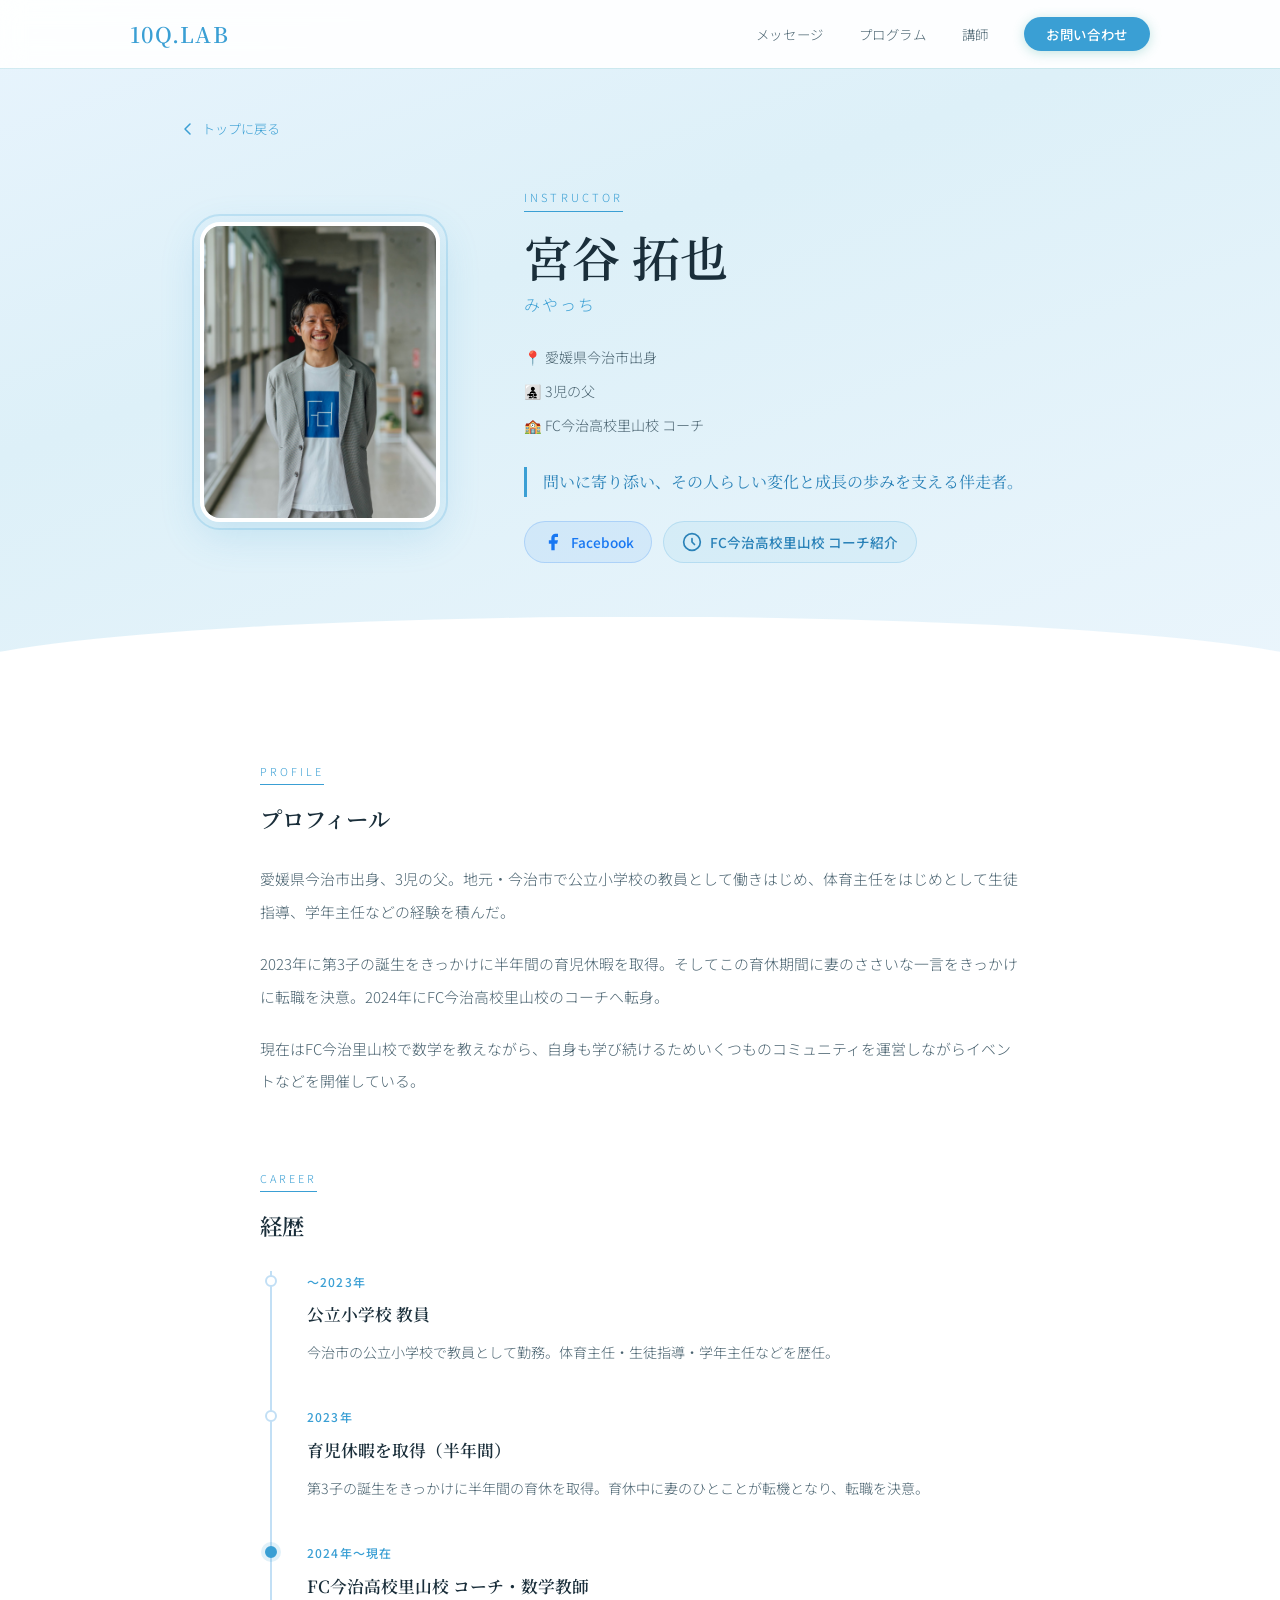
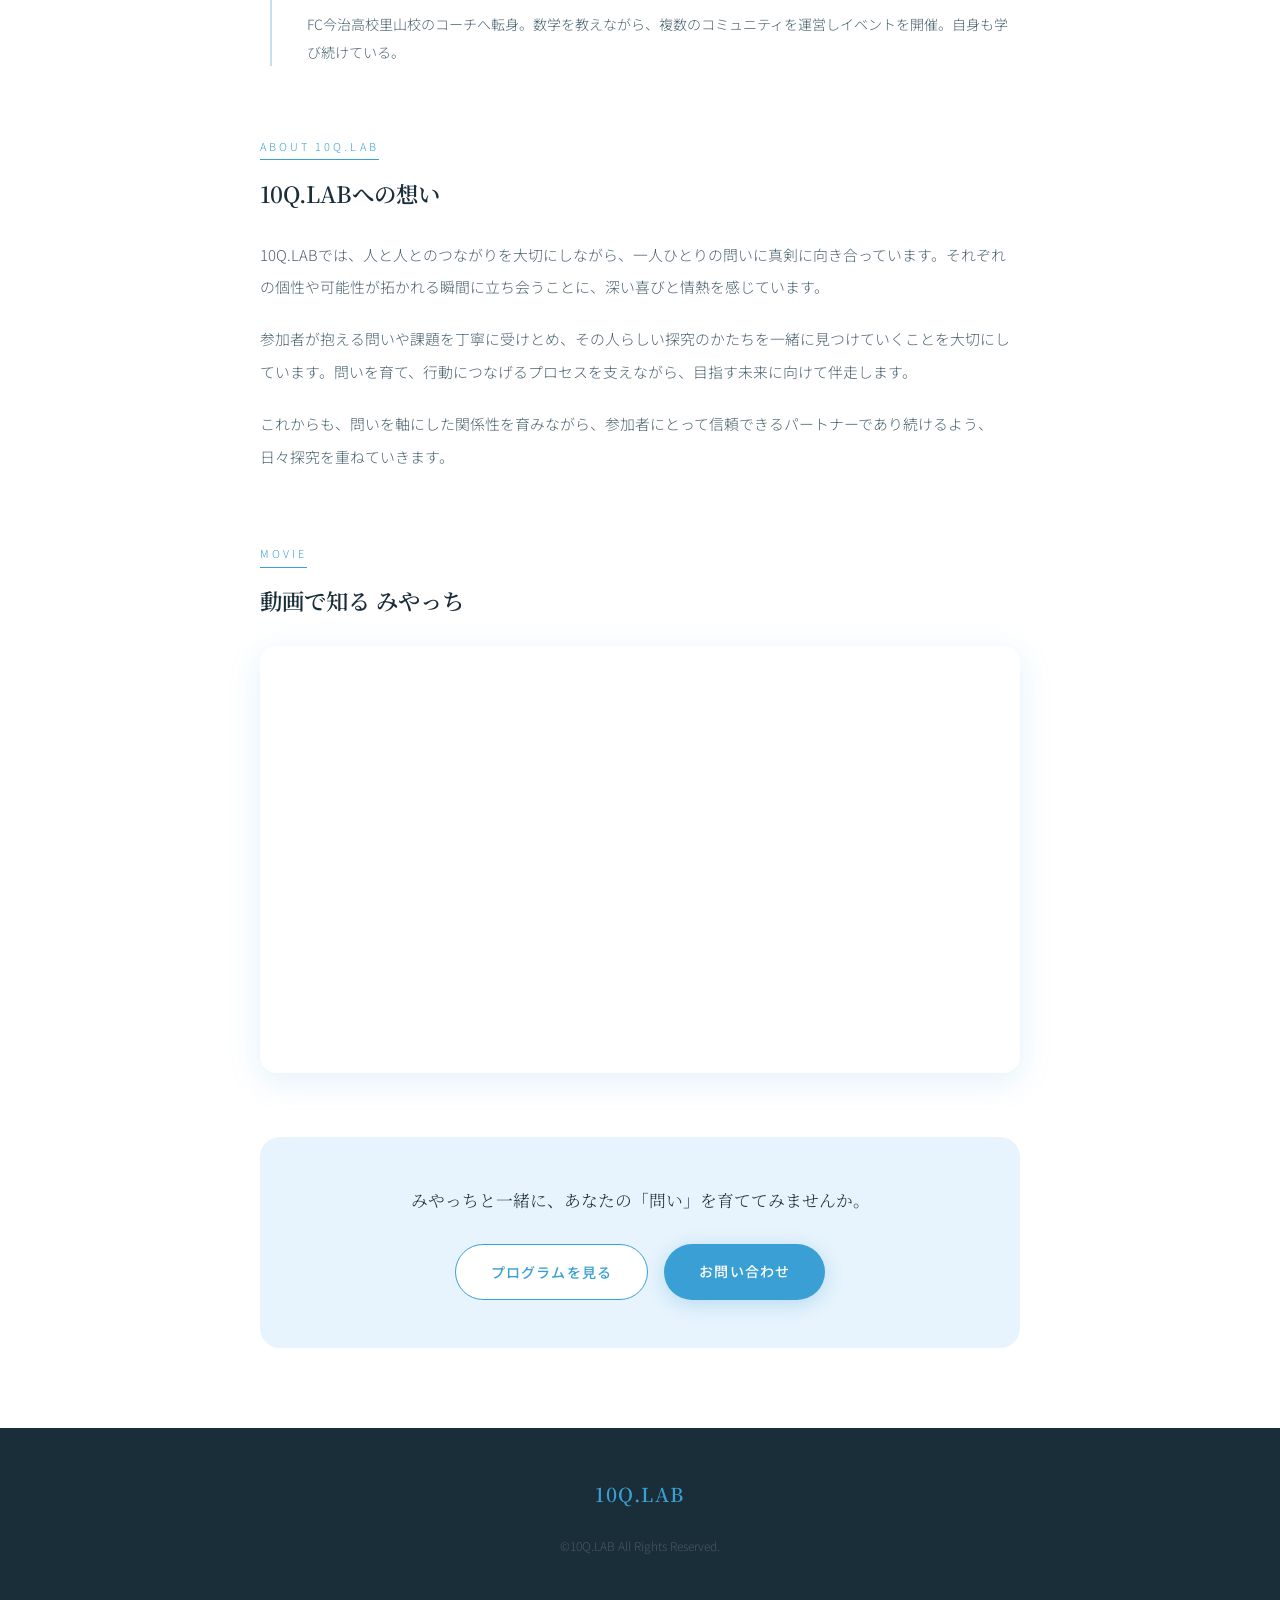
==== instructor.html @ 729b6384 "Add files via upload" ====
<!DOCTYPE html>
<html lang="ja">
<head>
  <meta charset="UTF-8" />
  <meta name="viewport" content="width=device-width, initial-scale=1.0" />
  <title>講師紹介 | 10Q.LAB</title>
  <link rel="preconnect" href="https://fonts.googleapis.com" />
  <link rel="preconnect" href="https://fonts.gstatic.com" crossorigin />
  <link href="https://fonts.googleapis.com/css2?family=Noto+Serif+JP:wght@300;400;600&family=Noto+Sans+JP:wght@300;400;500&display=swap" rel="stylesheet" />
  <link rel="stylesheet" href="style.css" />
  <link rel="stylesheet" href="instructor.css" />
</head>
<body>

  <header class="header scrolled">
    <nav class="nav">
      <a href="index.html" class="nav-logo">10Q.LAB</a>
      <ul class="nav-links">
        <li><a href="index.html#message">メッセージ</a></li>
        <li><a href="index.html#program">プログラム</a></li>
        <li><a href="index.html#instructor">講師</a></li>
        <li><a href="index.html#contact" class="nav-cta">お問い合わせ</a></li>
      </ul>
    </nav>
  </header>

  <main>

    <!-- ヒーロー -->
    <section class="inst-hero">
      <div class="inst-hero-inner">
        <a href="index.html#instructor" class="back-link">
          <svg width="16" height="16" viewBox="0 0 16 16" fill="none"><path d="M10 3L5 8l5 5" stroke="currentColor" stroke-width="1.5" stroke-linecap="round" stroke-linejoin="round"/></svg>
          トップに戻る
        </a>
        <div class="inst-hero-layout">
          <div class="inst-hero-photo">
            <div class="inst-photo-frame">
              <img src="miyatchi.jpg" alt="宮谷拓也" class="inst-photo" />
            </div>
          </div>
          <div class="inst-hero-info">
            <span class="inst-tag">INSTRUCTOR</span>
            <h1 class="inst-name-large">宮谷 拓也</h1>
            <p class="inst-kana">みやっち</p>
            <div class="inst-meta">
              <span>📍 愛媛県今治市出身</span>
              <span>👨‍👧‍👦 3児の父</span>
              <span>🏫 FC今治高校里山校 コーチ</span>
            </div>
            <p class="inst-tagline">
              問いに寄り添い、その人らしい変化と成長の歩みを支える伴走者。
            </p>
            <div class="inst-sns">
              <a href="https://www.facebook.com/takuya.miyatani.7" target="_blank" rel="noopener" class="inst-sns-link inst-sns-fb">
                <svg width="20" height="20" viewBox="0 0 24 24" fill="currentColor"><path d="M18 2h-3a5 5 0 0 0-5 5v3H7v4h3v8h4v-8h3l1-4h-4V7a1 1 0 0 1 1-1h3z"/></svg>
                Facebook
              </a>
              <a href="https://fcihs-satoyama.ed.jp/articles/341520b2541c803b927cebe70c5aed1b" target="_blank" rel="noopener" class="inst-sns-link inst-sns-fc">
                <svg width="20" height="20" viewBox="0 0 24 24" fill="none" stroke="currentColor" stroke-width="2" stroke-linecap="round" stroke-linejoin="round"><circle cx="12" cy="12" r="10"/><path d="M12 8v4l3 3"/></svg>
                FC今治高校里山校 コーチ紹介
              </a>
            </div>
          </div>
        </div>
      </div>
    </section>

    <!-- プロフィール -->
    <section class="inst-section">
      <div class="inst-content">

        <div class="inst-block">
          <span class="inst-sec-tag">PROFILE</span>
          <h2>プロフィール</h2>
          <div class="inst-text-body">
            <p>愛媛県今治市出身、3児の父。地元・今治市で公立小学校の教員として働きはじめ、体育主任をはじめとして生徒指導、学年主任などの経験を積んだ。</p>
            <p>2023年に第3子の誕生をきっかけに半年間の育児休暇を取得。そしてこの育休期間に妻のささいな一言をきっかけに転職を決意。2024年にFC今治高校里山校のコーチへ転身。</p>
            <p>現在はFC今治里山校で数学を教えながら、自身も学び続けるためいくつものコミュニティを運営しながらイベントなどを開催している。</p>
          </div>
        </div>

        <!-- 経歴タイムライン -->
        <div class="inst-block">
          <span class="inst-sec-tag">CAREER</span>
          <h2>経歴</h2>
          <div class="timeline">
            <div class="tl-item">
              <div class="tl-dot"></div>
              <div class="tl-body">
                <span class="tl-year">〜2023年</span>
                <h3>公立小学校 教員</h3>
                <p>今治市の公立小学校で教員として勤務。体育主任・生徒指導・学年主任などを歴任。</p>
              </div>
            </div>
            <div class="tl-item">
              <div class="tl-dot"></div>
              <div class="tl-body">
                <span class="tl-year">2023年</span>
                <h3>育児休暇を取得（半年間）</h3>
                <p>第3子の誕生をきっかけに半年間の育休を取得。育休中に妻のひとことが転機となり、転職を決意。</p>
              </div>
            </div>
            <div class="tl-item">
              <div class="tl-dot tl-dot-current"></div>
              <div class="tl-body">
                <span class="tl-year">2024年〜現在</span>
                <h3>FC今治高校里山校 コーチ・数学教師</h3>
                <p>FC今治高校里山校のコーチへ転身。数学を教えながら、複数のコミュニティを運営しイベントを開催。自身も学び続けている。</p>
              </div>
            </div>
          </div>
        </div>

        <!-- 10Q.LABについて -->
        <div class="inst-block">
          <span class="inst-sec-tag">ABOUT 10Q.LAB</span>
          <h2>10Q.LABへの想い</h2>
          <div class="inst-text-body">
            <p>10Q.LABでは、人と人とのつながりを大切にしながら、一人ひとりの問いに真剣に向き合っています。それぞれの個性や可能性が拓かれる瞬間に立ち会うことに、深い喜びと情熱を感じています。</p>
            <p>参加者が抱える問いや課題を丁寧に受けとめ、その人らしい探究のかたちを一緒に見つけていくことを大切にしています。問いを育て、行動につなげるプロセスを支えながら、目指す未来に向けて伴走します。</p>
            <p>これからも、問いを軸にした関係性を育みながら、参加者にとって信頼できるパートナーであり続けるよう、日々探究を重ねていきます。</p>
          </div>
        </div>

        <!-- 動画 -->
        <div class="inst-block">
          <span class="inst-sec-tag">MOVIE</span>
          <h2>動画で知る みやっち</h2>
          <div class="inst-video-wrap">
            <iframe
              src="https://www.youtube.com/embed/XQqRJ3EDNS8"
              title="みやっち紹介動画"
              frameborder="0"
              allow="accelerometer; autoplay; clipboard-write; encrypted-media; gyroscope; picture-in-picture"
              allowfullscreen>
            </iframe>
          </div>
        </div>

        <!-- CTA -->
        <div class="inst-cta-block">
          <p>みやっちと一緒に、あなたの「問い」を育ててみませんか。</p>
          <div class="inst-cta-btns">
            <a href="index.html#program" class="inst-btn-sub">プログラムを見る</a>
            <a href="index.html#contact" class="inst-btn-main">お問い合わせ</a>
          </div>
        </div>

      </div>
    </section>

  </main>

  <footer class="footer">
    <div class="footer-inner">
      <a href="index.html" class="footer-logo">10Q.LAB</a>
      <p class="footer-copy">©10Q.LAB All Rights Reserved.</p>
    </div>
  </footer>

</body>
</html>
---- style.css ----
/* ===== BASE ===== */
*, *::before, *::after { box-sizing: border-box; margin: 0; padding: 0; }

:root {
  --sky:      #e8f4fd;
  --sky-mid:  #c2dff5;
  --sky-deep: #94c8ea;
  --mint:     #eaf5fc;
  --mint-mid: #b6d8f0;
  --teal:     #3a9fd4;
  --teal-d:   #2a82b8;
  --blue:     #4a9fd4;
  --blue-d:   #2e7fb8;
  --ink:      #1a2e3a;
  --mid:      #4a6370;
  --light:    #7a9aaa;
  --white:    #ffffff;
  --offwhite: #f5fafd;

  --font-serif: 'Noto Serif JP', serif;
  --font-sans:  'Noto Sans JP', 'DM Sans', sans-serif;
  --ease: cubic-bezier(.16, 1, .3, 1);
  --shadow: 0 4px 24px rgba(58, 173, 160, .10);
  --shadow-lg: 0 12px 40px rgba(58, 173, 160, .14);
}

html { scroll-behavior: smooth; }

body {
  font-family: var(--font-sans);
  font-weight: 300;
  color: var(--ink);
  background: var(--white);
  line-height: 1.85;
  overflow-x: hidden;
}

a { color: inherit; text-decoration: none; }

/* ===== ナビ ===== */
.header {
  position: fixed; top: 0; left: 0; width: 100%; z-index: 100;
  transition: background .35s, box-shadow .35s;
}
.header.scrolled {
  background: rgba(255,255,255,.92);
  backdrop-filter: blur(12px);
  box-shadow: 0 1px 0 rgba(58,173,160,.12);
}
.nav {
  max-width: 1100px; margin: 0 auto;
  padding: 0 2.5rem;
  display: flex; align-items: center; justify-content: space-between;
  height: 68px;
}
.nav-logo {
  font-family: var(--font-serif);
  font-size: 1.35rem; font-weight: 600;
  color: var(--teal); letter-spacing: .06em;
}
.nav-links {
  display: flex; gap: 2.2rem; list-style: none; align-items: center;
}
.nav-links a {
  font-size: .84rem; letter-spacing: .04em; color: var(--mid);
  transition: color .2s; position: relative; padding-bottom: 2px;
}
.nav-links a::after {
  content: ''; position: absolute; bottom: 0; left: 0;
  width: 0; height: 2px; background: var(--teal); border-radius: 2px;
  transition: width .3s var(--ease);
}
.nav-links a:hover { color: var(--teal); }
.nav-links a:hover::after { width: 100%; }
.nav-cta {
  background: var(--teal) !important; color: var(--white) !important;
  padding: .45rem 1.4rem !important; border-radius: 99px;
  font-weight: 500; transition: background .2s !important;
  box-shadow: 0 2px 12px rgba(58,173,160,.3);
}
.nav-cta::after { display: none !important; }
.nav-cta:hover { background: var(--teal-d) !important; }

.nav-toggle {
  display: none; background: none; border: none; cursor: pointer;
  flex-direction: column; gap: 6px; padding: 4px;
}
.nav-toggle span {
  display: block; width: 22px; height: 1.5px;
  background: var(--teal); border-radius: 2px;
  transition: transform .35s var(--ease), opacity .2s;
}
.nav-toggle.open span:first-child { transform: translateY(7.5px) rotate(45deg); }
.nav-toggle.open span:last-child  { transform: translateY(-7.5px) rotate(-45deg); }

/* ===== ヒーロー ===== */
.hero {
  position: relative; min-height: 100svh;
  display: flex; align-items: center;
  background: linear-gradient(160deg, var(--sky) 0%, #ddf0f8 40%, var(--mint) 100%);
  overflow: hidden; padding-top: 68px;
}
.hero-blob {
  position: absolute; border-radius: 50%;
  filter: blur(70px); pointer-events: none;
}
.hero-blob-1 {
  width: 600px; height: 600px;
  background: rgba(58,159,212,.18);
  top: -150px; right: -100px;
  animation: float1 12s ease-in-out infinite;
}
.hero-blob-2 {
  width: 400px; height: 400px;
  background: rgba(100,180,230,.13);
  bottom: -100px; left: -80px;
  animation: float2 15s ease-in-out infinite;
}
@keyframes float1 {
  0%,100% { transform: translate(0,0) scale(1); }
  50%      { transform: translate(-30px, 40px) scale(1.05); }
}
@keyframes float2 {
  0%,100% { transform: translate(0,0) scale(1); }
  50%      { transform: translate(20px,-30px) scale(1.08); }
}

.hero-inner {
  position: relative; z-index: 1;
  max-width: 1100px; margin: 0 auto; padding: 5rem 2.5rem 4rem;
  display: grid; grid-template-columns: 1fr 380px; gap: 4rem; align-items: center;
}
.hero-eyebrow {
  display: inline-block; font-size: .78rem; letter-spacing: .22em;
  color: var(--teal); background: rgba(58,173,160,.1);
  padding: .3rem 1rem; border-radius: 99px;
  margin-bottom: 1.4rem; font-weight: 400;
}
/* hero title */
.hero-title { margin-bottom: 1.6rem; line-height: 1.25; }
.hero-title-sub {
  display: block;
  font-family: var(--font-serif); font-weight: 400;
  font-size: clamp(1.1rem, 2.5vw, 1.5rem);
  color: var(--mid); letter-spacing: .12em;
  margin-bottom: .3rem;
}
.hero-title-main {
  display: block;
  font-family: var(--font-serif); font-weight: 700;
  font-size: clamp(2.8rem, 6vw, 4.4rem);
  color: var(--teal); letter-spacing: .04em;
  text-shadow: 0 2px 20px rgba(58,159,212,.2);
}

/* hero right logo */
.hero-visual {
  display: flex; justify-content: center; align-items: center;
}
.hero-logo-frame {
  width: 260px; height: 260px;
  border-radius: 20px; overflow: hidden;
  box-shadow: 0 8px 32px rgba(58,159,212,.2);
  border: 4px solid var(--white);
  outline: 2px solid rgba(58,159,212,.2);
  outline-offset: 6px;
  background: var(--white);
  display: flex; align-items: center; justify-content: center;
  animation: logoFloat 6s ease-in-out infinite;
}
.hero-logo-big {
  width: 85%; height: 85%;
  object-fit: contain;
}
@keyframes logoFloat {
  0%,100% { transform: translateY(0); }
  50%      { transform: translateY(-12px); }
}
.hero-tagline {
  font-size: clamp(1rem, 2vw, 1.18rem);
  color: var(--mid); line-height: 1.85; margin-bottom: 1.2rem;
  font-weight: 400;
}
.hero-body {
  font-size: .92rem; color: var(--light); line-height: 2;
  margin-bottom: 2.5rem;
}
.hero-btn {
  display: inline-flex; align-items: center; gap: .7rem;
  background: var(--teal); color: var(--white);
  font-size: .88rem; font-weight: 500; letter-spacing: .06em;
  padding: .85rem 2rem; border-radius: 99px;
  box-shadow: 0 4px 20px rgba(58,173,160,.35);
  transition: background .2s, transform .2s, box-shadow .2s;
}
.hero-btn:hover {
  background: var(--teal-d);
  transform: translateY(-2px);
  box-shadow: 0 8px 28px rgba(58,173,160,.4);
}


/* ===== セクション共通 ===== */
.section { padding: 100px 0; }
.sec-mint { background: var(--mint); }
.sec-sky  { background: var(--sky); }

.container { max-width: 1000px; margin: 0 auto; padding: 0 2.5rem; }
.container-sm { max-width: 680px; }

.sec-header { margin-bottom: 3.5rem; }
.sec-tag {
  display: inline-block; font-size: .72rem; letter-spacing: .28em;
  color: var(--teal); font-weight: 500; text-transform: uppercase;
  border-bottom: 1.5px solid var(--teal); padding-bottom: .2rem;
  margin-bottom: 1.2rem;
}
.sec-title {
  font-family: var(--font-serif);
  font-size: clamp(1.35rem, 3vw, 1.9rem);
  font-weight: 400; line-height: 1.75; color: var(--ink);
}
.sec-title-sm {
  font-family: var(--font-serif);
  font-size: clamp(1.2rem, 2.5vw, 1.6rem);
  font-weight: 400; line-height: 1.75; color: var(--ink);
}

/* ===== MESSAGE ===== */
.msg-body { display: flex; flex-direction: column; gap: 1.4rem; }
.msg-body > p { font-size: .95rem; color: var(--mid); line-height: 2; }

.msg-two-q {
  display: grid; grid-template-columns: 1fr 1fr; gap: 1.5rem;
  margin: .5rem 0;
}
.two-q-card {
  background: var(--white);
  border: 1px solid var(--sky-mid);
  border-radius: 20px; padding: 2rem;
  box-shadow: var(--shadow);
  transition: transform .3s var(--ease), box-shadow .3s;
}
.two-q-card:hover {
  transform: translateY(-4px);
  box-shadow: var(--shadow-lg);
}
.two-q-icon {
  width: 48px; height: 48px; color: var(--teal);
  margin-bottom: 1rem; opacity: .7;
}
.two-q-card h3 {
  font-family: var(--font-serif); font-size: 1.05rem; font-weight: 600;
  color: var(--teal-d); margin-bottom: .7rem;
}
.two-q-card p { font-size: .88rem; color: var(--mid); line-height: 2; }

.approach-list {
  list-style: none; display: flex; flex-direction: column; gap: 0;
  border: 1px solid var(--sky-mid); border-radius: 16px;
  overflow: hidden; background: var(--white);
}
.approach-list li {
  display: flex; align-items: center; gap: 1rem;
  padding: 1rem 1.6rem;
  border-bottom: 1px solid var(--sky-mid);
  font-size: .9rem; color: var(--mid);
  transition: background .2s;
}
.approach-list li:last-child { border-bottom: none; }
.approach-list li:hover { background: var(--offwhite); }
.ap-dot {
  flex-shrink: 0; width: 8px; height: 8px; border-radius: 50%;
  background: var(--teal); opacity: .6;
}
.ap-text strong { color: var(--teal-d); font-weight: 500; }

/* ===== PROGRAM ===== */
.prog-grid {
  display: grid; grid-template-columns: 1fr 1fr; gap: 1.5rem;
}
.prog-card {
  position: relative;
  background: var(--white); border-radius: 20px;
  padding: 2rem; box-shadow: var(--shadow);
  border: 1.5px solid transparent;
  transition: transform .3s var(--ease), box-shadow .3s, border-color .3s;
  display: flex; flex-direction: column; gap: .9rem;
}
.prog-card:hover {
  transform: translateY(-5px);
  box-shadow: var(--shadow-lg);
  border-color: var(--mint-mid);
}
.prog-featured {
  border-color: var(--teal) !important;
  background: linear-gradient(145deg, #ffffff 0%, #edfaf7 100%);
}
.prog-badge {
  position: absolute; top: -12px; left: 1.5rem;
  background: var(--teal); color: var(--white);
  font-size: .72rem; font-weight: 500; letter-spacing: .08em;
  padding: .22rem .9rem; border-radius: 99px;
}
.prog-top {
  display: flex; align-items: center; justify-content: space-between;
}
.prog-freq {
  font-size: .75rem; letter-spacing: .1em; color: var(--light);
  background: var(--sky); padding: .22rem .8rem; border-radius: 99px;
  border: 1px solid var(--sky-mid);
}
.prog-price {
  font-family: var(--font-serif); font-size: 1.5rem; font-weight: 600;
  color: var(--teal);
}
.prog-price small { font-size: .85rem; font-weight: 300; color: var(--light); }
.prog-card h3 {
  font-family: var(--font-serif); font-size: 1.1rem; font-weight: 600;
  color: var(--ink);
}
.prog-card p { font-size: .87rem; color: var(--mid); line-height: 2; }
.prog-date { color: var(--teal) !important; font-size: .85rem !important; }
.prog-date strong { font-weight: 500; }
.prog-more {
  display: block; margin-top: auto; padding-top: 1.2rem;
  font-size: .82rem; color: var(--teal); font-weight: 500;
  letter-spacing: .05em;
}
a.prog-card { text-decoration: none; cursor: pointer; }

/* ===== INSTRUCTOR ===== */
.inst-layout {
  display: grid; grid-template-columns: 260px 1fr; gap: 5rem; align-items: start;
}
.inst-avatar-wrap { display: flex; flex-direction: column; align-items: center; gap: 1.2rem; }
.inst-photo-frame {
  width: 220px; height: 260px;
  border-radius: 20px; overflow: hidden;
  box-shadow: 0 8px 32px rgba(58,173,160,.2);
  border: 4px solid var(--white);
  outline: 2px solid rgba(58,173,160,.2);
  outline-offset: 6px;
}
.inst-photo {
  width: 100%; height: 100%;
  object-fit: cover; object-position: center top;
  display: block;
}
.inst-name {
  font-family: var(--font-serif); font-size: 1rem; font-weight: 600;
  color: var(--teal-d); text-align: center;
}
.inst-detail-link {
  display: inline-block; margin-top: 1.5rem;
  font-size: .85rem; color: var(--teal); font-weight: 500;
  border-bottom: 1px solid rgba(58,159,212,.3); padding-bottom: 2px;
  transition: border-color .2s, gap .2s;
}
.inst-detail-link:hover { border-color: var(--teal); }
.inst-text p {
  font-size: .93rem; color: var(--mid); line-height: 2.1; margin-bottom: 1.3rem;
}
.inst-text p:last-child { margin-bottom: 0; }

/* ===== CONTACT ===== */
.contact-intro {
  font-size: .92rem; color: var(--mid); line-height: 2.1; margin-bottom: 1.2rem;
}
.contact-email {
  margin-bottom: 2.5rem;
}
.contact-email a {
  font-size: 1rem; color: var(--teal); font-weight: 500;
  border-bottom: 1px solid rgba(58,159,212,.3);
  padding-bottom: 2px;
  transition: border-color .2s;
}
.contact-email a:hover { border-color: var(--teal); }
.c-form { display: flex; flex-direction: column; gap: 1.3rem; }
.c-row { display: grid; grid-template-columns: 1fr 1fr; gap: 1.3rem; }
.c-field { display: flex; flex-direction: column; gap: .5rem; }
.c-field label {
  font-size: .8rem; letter-spacing: .05em; color: var(--mid); font-weight: 500;
  display: flex; align-items: center; gap: .45rem;
}
.c-field label em {
  font-style: normal; font-size: .68rem; background: var(--teal);
  color: var(--white); padding: .1rem .5rem; border-radius: 3px;
}
.c-field label span {
  font-size: .68rem; background: var(--sky); color: var(--light);
  padding: .1rem .5rem; border-radius: 3px;
}
.c-field input,
.c-field textarea {
  border: 1.5px solid var(--sky-mid); border-radius: 10px;
  padding: .8rem 1rem; font-family: var(--font-sans);
  font-size: .9rem; font-weight: 300; color: var(--ink);
  background: var(--white); outline: none;
  transition: border-color .2s, box-shadow .2s;
}
.c-field input:focus,
.c-field textarea:focus {
  border-color: var(--teal);
  box-shadow: 0 0 0 3px rgba(58,173,160,.12);
}
.c-field input::placeholder,
.c-field textarea::placeholder { color: #b0c8d4; }
.c-field textarea { resize: vertical; min-height: 130px; }

.c-privacy { font-size: .85rem; color: var(--mid); }
.c-privacy label { display: flex; align-items: center; gap: .6rem; cursor: pointer; }
.c-privacy input[type=checkbox] { accent-color: var(--teal); width: 15px; height: 15px; }
.c-privacy a { color: var(--teal); text-decoration: underline; text-underline-offset: 2px; }

.c-submit-wrap { display: flex; justify-content: center; padding-top: .5rem; }
.c-submit {
  background: var(--teal); color: var(--white); border: none; cursor: pointer;
  font-family: var(--font-sans); font-size: .92rem; font-weight: 500; letter-spacing: .1em;
  padding: .9rem 3rem; border-radius: 99px;
  box-shadow: 0 4px 20px rgba(58,173,160,.3);
  transition: background .2s, transform .2s, box-shadow .2s;
}
.c-submit:hover {
  background: var(--teal-d);
  transform: translateY(-2px);
  box-shadow: 0 8px 28px rgba(58,173,160,.4);
}
.c-submit.sent { background: #4aaa78; box-shadow: 0 4px 20px rgba(74,170,120,.3); }

/* ===== フッター ===== */
.footer { background: var(--ink); padding: 3rem 2.5rem; }
.footer-inner { max-width: 1000px; margin: 0 auto; text-align: center; }
.footer-logo {
  display: block; margin-bottom: 1.5rem;
  font-family: var(--font-serif); font-size: 1.2rem; font-weight: 600;
  color: var(--teal); letter-spacing: .08em;
}
.footer-nav {
  display: flex; justify-content: center; gap: 2rem; flex-wrap: wrap;
  margin-bottom: 1.8rem;
}
.footer-nav a {
  font-size: .82rem; color: rgba(255,255,255,.35); transition: color .2s;
}
.footer-nav a:hover { color: var(--teal); }
.footer-copy { font-size: .75rem; color: rgba(255,255,255,.2); }

/* ===== アニメーション ===== */
.reveal {
  opacity: 0; transform: translateY(20px);
  transition: opacity .65s var(--ease), transform .65s var(--ease);
}
.reveal.in { opacity: 1; transform: none; }
.reveal:nth-child(2) { transition-delay: .08s; }
.reveal:nth-child(3) { transition-delay: .16s; }
.reveal:nth-child(4) { transition-delay: .24s; }
.reveal:nth-child(5) { transition-delay: .32s; }

/* ===== レスポンシブ ===== */
@media (max-width: 900px) {
  .hero-inner { grid-template-columns: 1fr; gap: 2rem; }
  .hero-visual { order: -1; }
  .hero-logo-big { max-width: 200px; }
  .msg-two-q  { grid-template-columns: 1fr; }
  .prog-grid  { grid-template-columns: 1fr; }
  .inst-layout { grid-template-columns: 1fr; gap: 2.5rem; }
  .inst-avatar-wrap { flex-direction: row; }
}

@media (max-width: 600px) {
  .nav-links { display: none; }
  .nav-links.open {
    display: flex; flex-direction: column; gap: 0;
    position: absolute; top: 68px; left: 0; width: 100%;
    background: rgba(255,255,255,.97); backdrop-filter: blur(12px);
    box-shadow: 0 8px 24px rgba(0,0,0,.08);
    padding: .5rem 0 1.5rem;
  }
  .nav-links li { text-align: center; }
  .nav-links a { display: block; padding: .8rem 2rem; }
  .nav-cta { border-radius: 0 !important; }
  .nav-toggle { display: flex; }
  .section { padding: 70px 0; }
  .c-row { grid-template-columns: 1fr; }
  .inst-avatar-wrap { flex-direction: column; }
}
---- instructor.css ----
/* ===== 講師ページ ===== */

.inst-hero {
  padding-top: 68px;
  background: linear-gradient(160deg, var(--sky) 0%, #ddf0f8 40%, var(--mint) 100%);
  padding-bottom: 5rem;
  position: relative; overflow: hidden;
}
.inst-hero::after {
  content: ''; position: absolute; bottom: -2px; left: 0; right: 0; height: 60px;
  background: var(--white);
  clip-path: ellipse(55% 100% at 50% 100%);
}
.inst-hero-inner {
  max-width: 1000px; margin: 0 auto; padding: 3rem 2.5rem 2rem;
}

.back-link {
  display: inline-flex; align-items: center; gap: .4rem;
  font-size: .82rem; color: var(--teal); margin-bottom: 2.5rem;
  transition: gap .2s;
}
.back-link:hover { gap: .7rem; }

.inst-hero-layout {
  display: grid; grid-template-columns: 280px 1fr; gap: 4rem; align-items: center;
}

.inst-hero-photo { display: flex; justify-content: center; }
.inst-photo-frame {
  width: 240px; height: 300px;
  border-radius: 20px; overflow: hidden;
  box-shadow: 0 12px 40px rgba(58,159,212,.2);
  border: 4px solid var(--white);
  outline: 2px solid rgba(58,159,212,.2);
  outline-offset: 6px;
}
.inst-photo {
  width: 100%; height: 100%;
  object-fit: cover; object-position: center top;
  display: block;
}

.inst-tag {
  display: inline-block; font-size: .7rem; letter-spacing: .28em;
  color: var(--teal); border-bottom: 1.5px solid var(--teal);
  padding-bottom: .2rem; margin-bottom: 1rem; text-transform: uppercase;
}
.inst-name-large {
  font-family: var(--font-serif); font-size: clamp(2rem, 5vw, 3rem);
  font-weight: 600; color: var(--ink); line-height: 1.2; margin-bottom: .3rem;
}
.inst-kana {
  font-size: 1rem; color: var(--teal); letter-spacing: .12em;
  margin-bottom: 1.5rem;
}
.inst-meta {
  display: flex; flex-direction: column; gap: .5rem; margin-bottom: 1.8rem;
}
.inst-meta span {
  font-size: .88rem; color: var(--mid);
}
.inst-tagline {
  font-family: var(--font-serif); font-size: 1rem; font-weight: 400;
  color: var(--teal-d); line-height: 1.9;
  padding-left: 1rem; border-left: 3px solid var(--teal);
}

/* SNSリンク */
.inst-sns { margin-top: 1.5rem; display: flex; flex-wrap: wrap; gap: .7rem; }
.inst-sns-link {
  display: inline-flex; align-items: center; gap: .5rem;
  font-size: .85rem; font-weight: 500;
  padding: .45rem 1.1rem; border-radius: 99px;
  transition: background .2s, transform .2s;
}
.inst-sns-link:hover { transform: translateY(-1px); }
.inst-sns-fb {
  color: #1877f2;
  background: rgba(24,119,242,.08); border: 1px solid rgba(24,119,242,.2);
}
.inst-sns-fb:hover { background: rgba(24,119,242,.15); }
.inst-sns-fc {
  color: var(--teal-d);
  background: rgba(58,159,212,.08); border: 1px solid rgba(58,159,212,.2);
}
.inst-sns-fc:hover { background: rgba(58,159,212,.15); }

/* コンテンツ */
.inst-section { background: var(--white); padding: 5rem 2.5rem; }
.inst-content { max-width: 760px; margin: 0 auto; }

.inst-block { margin-bottom: 4rem; }
.inst-block:last-child { margin-bottom: 0; }

.inst-sec-tag {
  display: inline-block; font-size: .68rem; letter-spacing: .28em;
  color: var(--teal); text-transform: uppercase;
  border-bottom: 1.5px solid var(--teal); padding-bottom: .2rem; margin-bottom: .8rem;
}
.inst-block h2 {
  font-family: var(--font-serif); font-size: 1.4rem; font-weight: 600;
  color: var(--ink); margin-bottom: 1.5rem;
}
.inst-text-body p {
  font-size: .93rem; color: var(--mid); line-height: 2.2; margin-bottom: 1.2rem;
}
.inst-text-body p:last-child { margin-bottom: 0; }

/* タイムライン */
.timeline {
  display: flex; flex-direction: column; gap: 0;
  border-left: 2px solid var(--sky-mid); margin-left: .6rem;
}
.tl-item {
  position: relative; padding: 0 0 2.5rem 2.2rem;
}
.tl-item:last-child { padding-bottom: 0; }
.tl-dot {
  position: absolute; left: -7px; top: 4px;
  width: 12px; height: 12px; border-radius: 50%;
  background: var(--white); border: 2px solid var(--sky-mid);
}
.tl-dot-current {
  background: var(--teal); border-color: var(--teal);
  box-shadow: 0 0 0 4px rgba(58,159,212,.15);
}
.tl-year {
  font-size: .75rem; letter-spacing: .1em; color: var(--teal);
  font-weight: 500; display: block; margin-bottom: .4rem;
}
.tl-item h3 {
  font-family: var(--font-serif); font-size: 1.05rem; font-weight: 600;
  color: var(--ink); margin-bottom: .5rem;
}
.tl-item p { font-size: .88rem; color: var(--mid); line-height: 2; }

/* 動画 */
.inst-video-wrap {
  position: relative; width: 100%; padding-top: 56.25%;
  border-radius: 16px; overflow: hidden;
  box-shadow: 0 8px 32px rgba(58,159,212,.15);
}
.inst-video-wrap iframe {
  position: absolute; top: 0; left: 0;
  width: 100%; height: 100%; border: none;
}

/* CTA */
.inst-cta-block {
  text-align: center; padding: 3rem 2rem;
  background: var(--sky); border-radius: 20px; margin-top: 2rem;
}
.inst-cta-block p {
  font-family: var(--font-serif); font-size: 1.05rem; color: var(--ink);
  margin-bottom: 1.8rem; line-height: 1.8;
}
.inst-cta-btns { display: flex; gap: 1rem; justify-content: center; flex-wrap: wrap; }
.inst-btn-main {
  background: var(--teal); color: var(--white);
  font-size: .88rem; font-weight: 500; letter-spacing: .08em;
  padding: .85rem 2.2rem; border-radius: 99px;
  box-shadow: 0 4px 20px rgba(58,159,212,.3);
  transition: background .2s, transform .2s;
}
.inst-btn-main:hover { background: var(--teal-d); transform: translateY(-2px); }
.inst-btn-sub {
  background: var(--white); color: var(--teal);
  font-size: .88rem; font-weight: 500; letter-spacing: .08em;
  padding: .85rem 2.2rem; border-radius: 99px;
  border: 1.5px solid var(--teal);
  transition: background .2s, transform .2s;
}
.inst-btn-sub:hover { background: var(--sky-mid); transform: translateY(-2px); }

/* レスポンシブ */
@media (max-width: 768px) {
  .inst-hero-layout { grid-template-columns: 1fr; gap: 2rem; }
  .inst-hero-photo { order: -1; }
  .inst-photo-frame { width: 180px; height: 220px; }
  .inst-section { padding: 3.5rem 1.5rem; }
}
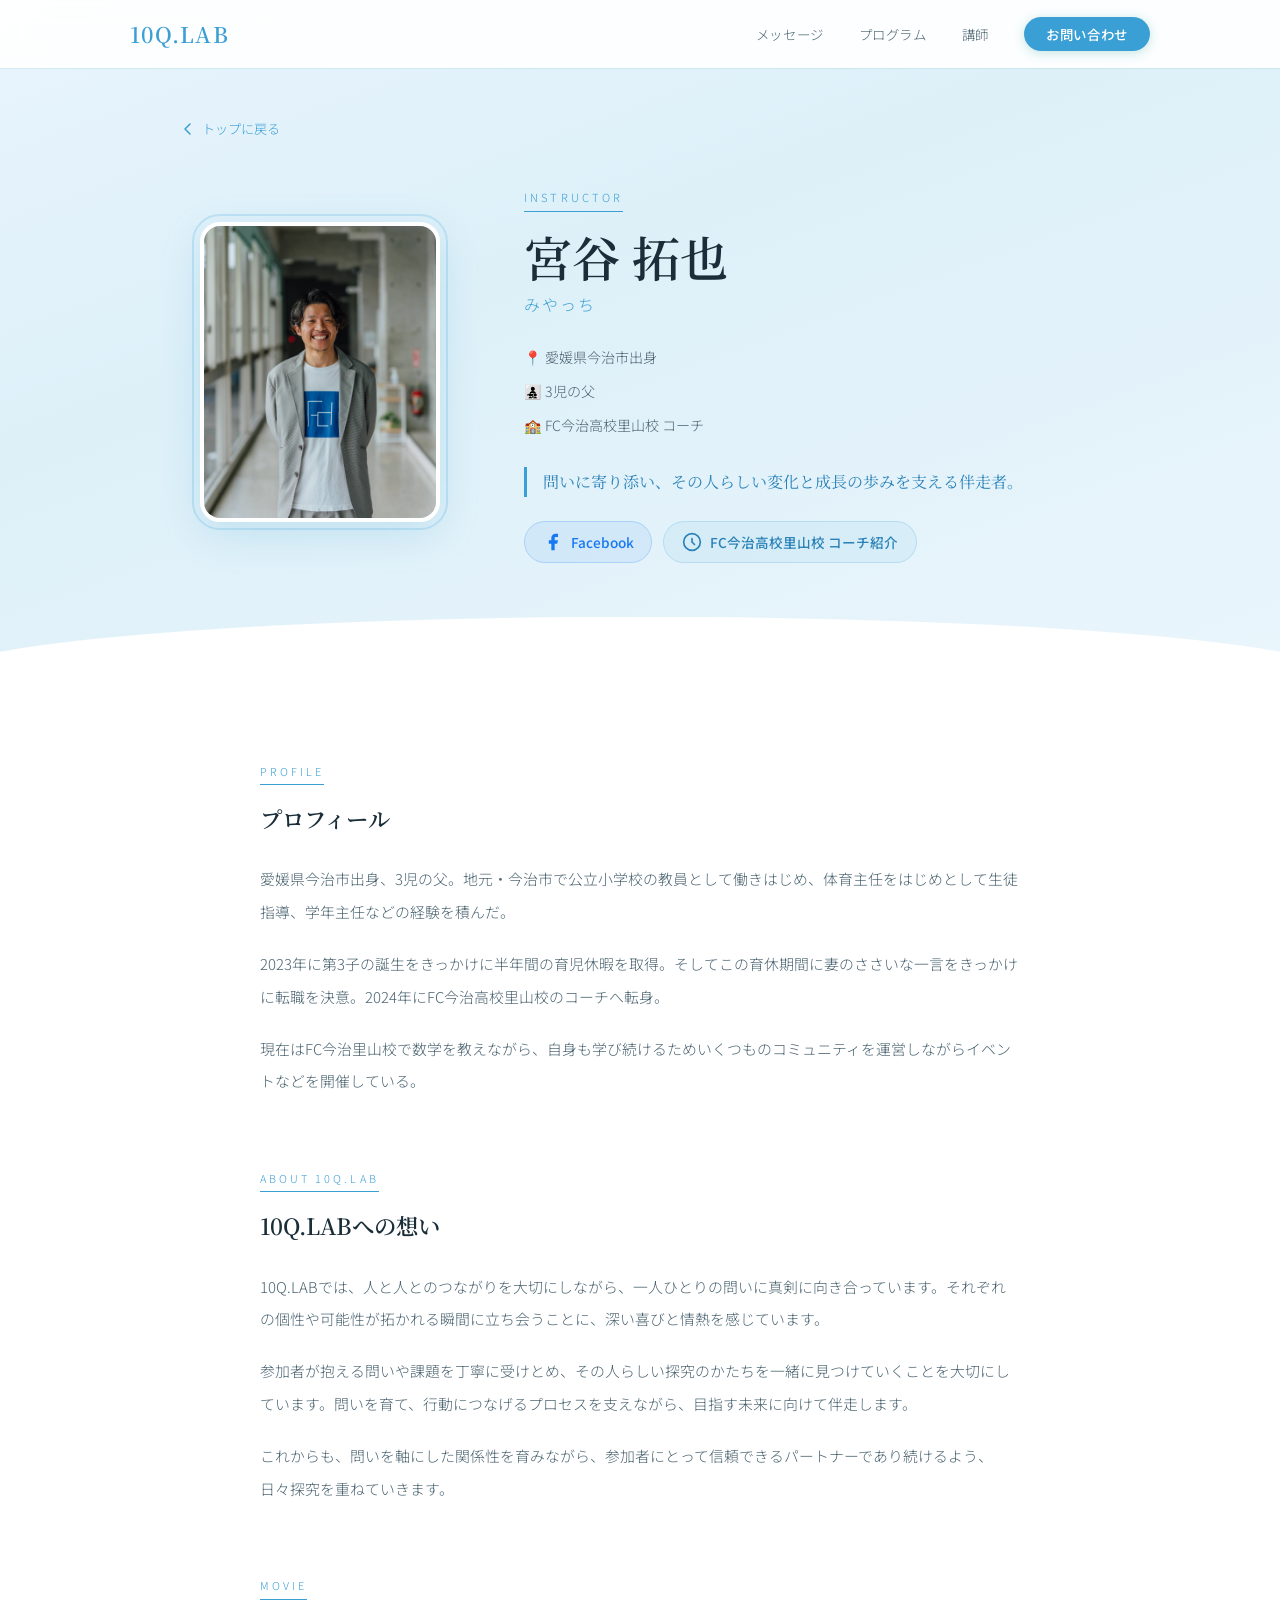
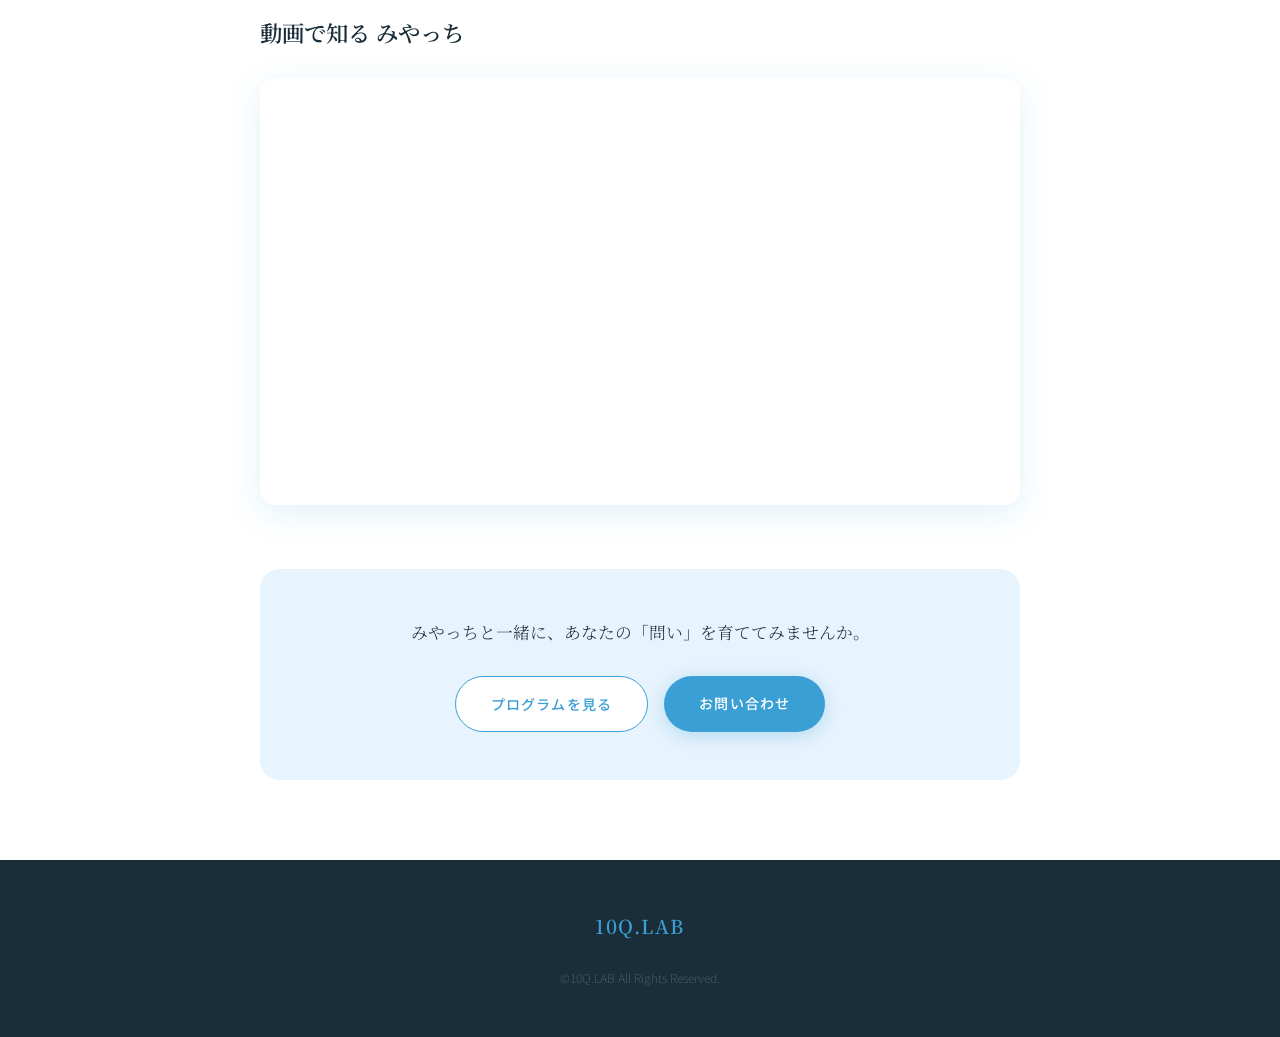
==== commit db437e86: "Add files via upload" ====
--- a/instructor.html
+++ b/instructor.html
@@ -80,37 +80,6 @@
           </div>
         </div>
 
-        <!-- 経歴タイムライン -->
-        <div class="inst-block">
-          <span class="inst-sec-tag">CAREER</span>
-          <h2>経歴</h2>
-          <div class="timeline">
-            <div class="tl-item">
-              <div class="tl-dot"></div>
-              <div class="tl-body">
-                <span class="tl-year">〜2023年</span>
-                <h3>公立小学校 教員</h3>
-                <p>今治市の公立小学校で教員として勤務。体育主任・生徒指導・学年主任などを歴任。</p>
-              </div>
-            </div>
-            <div class="tl-item">
-              <div class="tl-dot"></div>
-              <div class="tl-body">
-                <span class="tl-year">2023年</span>
-                <h3>育児休暇を取得（半年間）</h3>
-                <p>第3子の誕生をきっかけに半年間の育休を取得。育休中に妻のひとことが転機となり、転職を決意。</p>
-              </div>
-            </div>
-            <div class="tl-item">
-              <div class="tl-dot tl-dot-current"></div>
-              <div class="tl-body">
-                <span class="tl-year">2024年〜現在</span>
-                <h3>FC今治高校里山校 コーチ・数学教師</h3>
-                <p>FC今治高校里山校のコーチへ転身。数学を教えながら、複数のコミュニティを運営しイベントを開催。自身も学び続けている。</p>
-              </div>
-            </div>
-          </div>
-        </div>
 
         <!-- 10Q.LABについて -->
         <div class="inst-block">
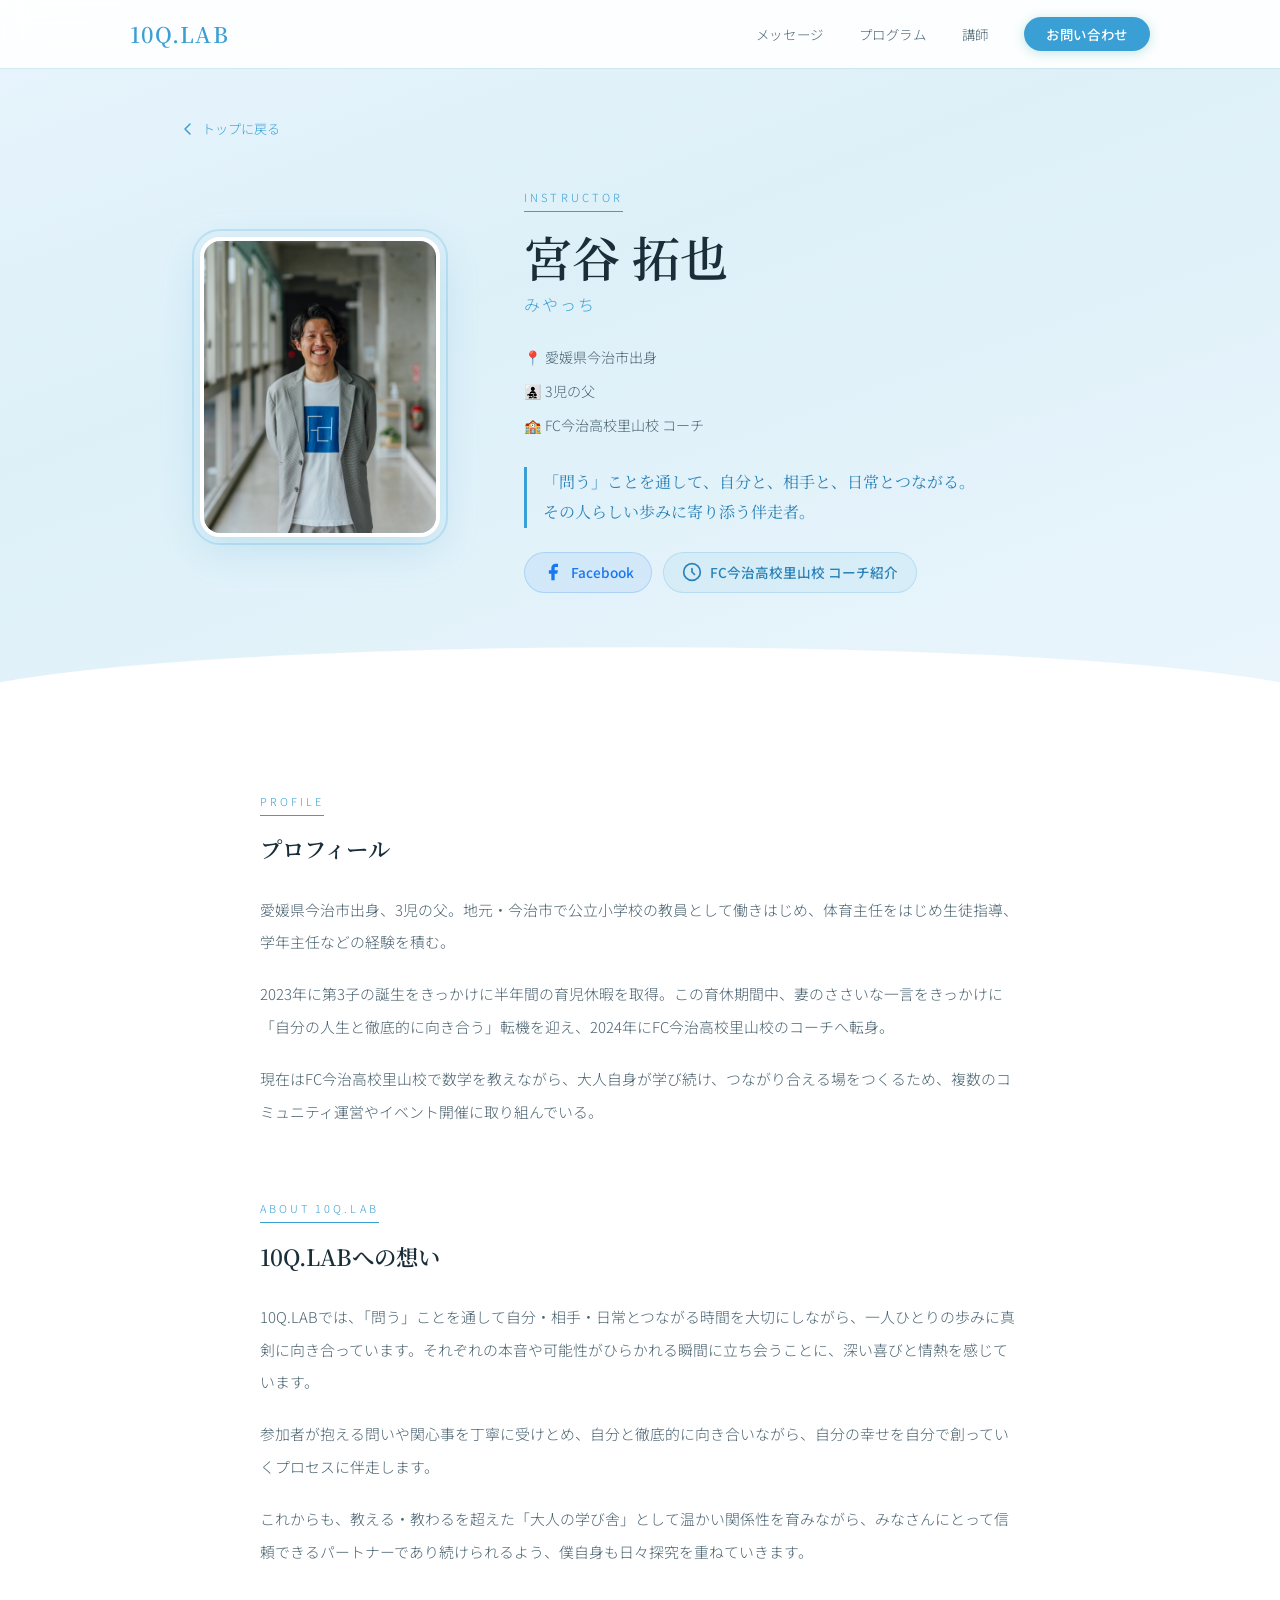
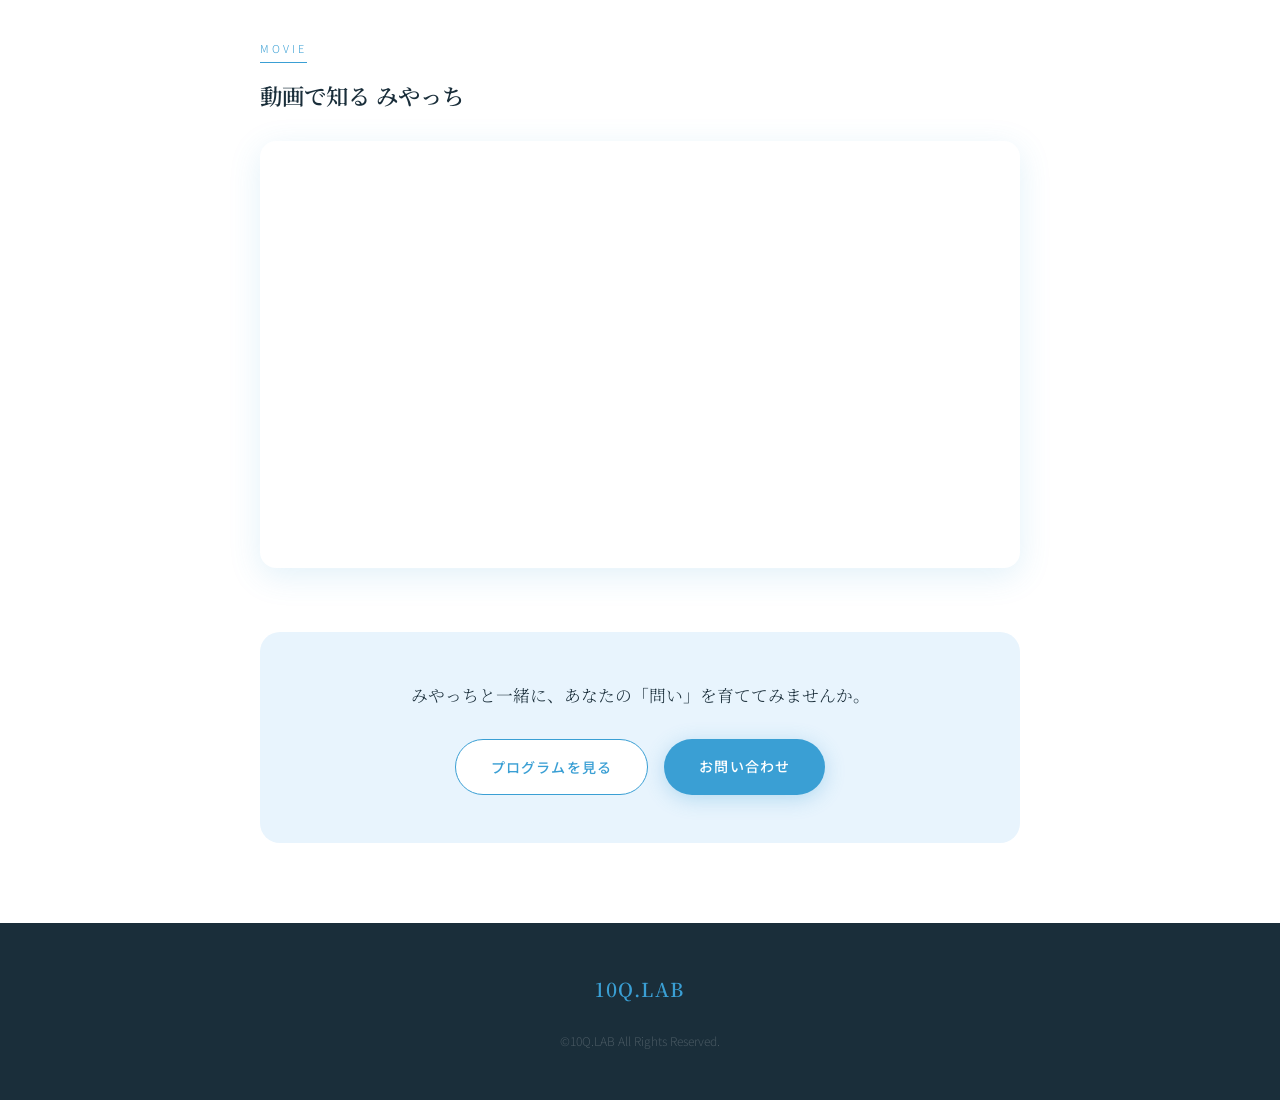
==== commit 635c8eb3: "各ページの文言を更新 - TOPページ: プログラムバッジ削除・無料体験会の枠色を統一 - 講師ページ: キャッチコピー・プロフィール・10Q.LABへの想いを更新 - つながる共有会: このプログラ" ====
--- a/instructor.html
+++ b/instructor.html
@@ -49,7 +49,8 @@
               <span>🏫 FC今治高校里山校 コーチ</span>
             </div>
             <p class="inst-tagline">
-              問いに寄り添い、その人らしい変化と成長の歩みを支える伴走者。
+              「問う」ことを通して、自分と、相手と、日常とつながる。<br />
+              その人らしい歩みに寄り添う伴走者。
             </p>
             <div class="inst-sns">
               <a href="https://www.facebook.com/takuya.miyatani.7" target="_blank" rel="noopener" class="inst-sns-link inst-sns-fb">
@@ -74,9 +75,9 @@
           <span class="inst-sec-tag">PROFILE</span>
           <h2>プロフィール</h2>
           <div class="inst-text-body">
-            <p>愛媛県今治市出身、3児の父。地元・今治市で公立小学校の教員として働きはじめ、体育主任をはじめとして生徒指導、学年主任などの経験を積んだ。</p>
-            <p>2023年に第3子の誕生をきっかけに半年間の育児休暇を取得。そしてこの育休期間に妻のささいな一言をきっかけに転職を決意。2024年にFC今治高校里山校のコーチへ転身。</p>
-            <p>現在はFC今治里山校で数学を教えながら、自身も学び続けるためいくつものコミュニティを運営しながらイベントなどを開催している。</p>
+            <p>愛媛県今治市出身、3児の父。地元・今治市で公立小学校の教員として働きはじめ、体育主任をはじめ生徒指導、学年主任などの経験を積む。</p>
+            <p>2023年に第3子の誕生をきっかけに半年間の育児休暇を取得。この育休期間中、妻のささいな一言をきっかけに「自分の人生と徹底的に向き合う」転機を迎え、2024年にFC今治高校里山校のコーチへ転身。</p>
+            <p>現在はFC今治高校里山校で数学を教えながら、大人自身が学び続け、つながり合える場をつくるため、複数のコミュニティ運営やイベント開催に取り組んでいる。</p>
           </div>
         </div>
 
@@ -86,9 +87,9 @@
           <span class="inst-sec-tag">ABOUT 10Q.LAB</span>
           <h2>10Q.LABへの想い</h2>
           <div class="inst-text-body">
-            <p>10Q.LABでは、人と人とのつながりを大切にしながら、一人ひとりの問いに真剣に向き合っています。それぞれの個性や可能性が拓かれる瞬間に立ち会うことに、深い喜びと情熱を感じています。</p>
-            <p>参加者が抱える問いや課題を丁寧に受けとめ、その人らしい探究のかたちを一緒に見つけていくことを大切にしています。問いを育て、行動につなげるプロセスを支えながら、目指す未来に向けて伴走します。</p>
-            <p>これからも、問いを軸にした関係性を育みながら、参加者にとって信頼できるパートナーであり続けるよう、日々探究を重ねていきます。</p>
+            <p>10Q.LABでは、「問う」ことを通して自分・相手・日常とつながる時間を大切にしながら、一人ひとりの歩みに真剣に向き合っています。それぞれの本音や可能性がひらかれる瞬間に立ち会うことに、深い喜びと情熱を感じています。</p>
+            <p>参加者が抱える問いや関心事を丁寧に受けとめ、自分と徹底的に向き合いながら、自分の幸せを自分で創っていくプロセスに伴走します。</p>
+            <p>これからも、教える・教わるを超えた「大人の学び舎」として温かい関係性を育みながら、みなさんにとって信頼できるパートナーであり続けられるよう、僕自身も日々探究を重ねていきます。</p>
           </div>
         </div>
 
--- a/style.css
+++ b/style.css
@@ -279,22 +279,40 @@
 .prog-grid {
   display: grid; grid-template-columns: 1fr 1fr; gap: 1.5rem;
 }
+/* 会員限定・無料体験バッジ */
+.prog-badge-free {
+  background: #e8960a;
+}
+.prog-member {
+  cursor: default;
+  pointer-events: none;
+}
+.prog-trial {
+  border-color: #f0a500 !important;
+}
+
+.prog-note {
+  margin-top: 1.2rem; margin-bottom: .5rem; text-align: center;
+  font-size: .82rem; color: var(--light); letter-spacing: .04em;
+  line-height: 2;
+}
 .prog-card {
   position: relative;
   background: var(--white); border-radius: 20px;
   padding: 2rem; box-shadow: var(--shadow);
   border: 1.5px solid transparent;
-  transition: transform .3s var(--ease), box-shadow .3s, border-color .3s;
+  transition: transform .3s var(--ease), box-shadow .3s, border-color .3s, background .3s;
   display: flex; flex-direction: column; gap: .9rem;
 }
 .prog-card:hover {
   transform: translateY(-5px);
   box-shadow: var(--shadow-lg);
   border-color: var(--mint-mid);
+  background: #f2f9fe;
 }
 .prog-featured {
   border-color: var(--teal) !important;
-  background: linear-gradient(145deg, #ffffff 0%, #edfaf7 100%);
+  background: var(--white);
 }
 .prog-badge {
   position: absolute; top: -12px; left: 1.5rem;
@@ -351,13 +369,19 @@
   font-family: var(--font-serif); font-size: 1rem; font-weight: 600;
   color: var(--teal-d); text-align: center;
 }
-.inst-detail-link {
+.inst-detail-btn {
   display: inline-block; margin-top: 1.5rem;
-  font-size: .85rem; color: var(--teal); font-weight: 500;
-  border-bottom: 1px solid rgba(58,159,212,.3); padding-bottom: 2px;
-  transition: border-color .2s, gap .2s;
-}
-.inst-detail-link:hover { border-color: var(--teal); }
+  background: var(--white); color: var(--teal);
+  font-size: .88rem; font-weight: 500; letter-spacing: .08em;
+  padding: .85rem 2.2rem; border-radius: 99px;
+  border: 1.5px solid rgba(58,159,212,.25);
+  transition: border-color .2s, transform .2s, box-shadow .2s;
+}
+.inst-detail-btn:hover {
+  border-color: var(--teal);
+  transform: translateY(-2px);
+  box-shadow: 0 4px 16px rgba(58,159,212,.15);
+}
 .inst-text p {
   font-size: .93rem; color: var(--mid); line-height: 2.1; margin-bottom: 1.3rem;
 }
